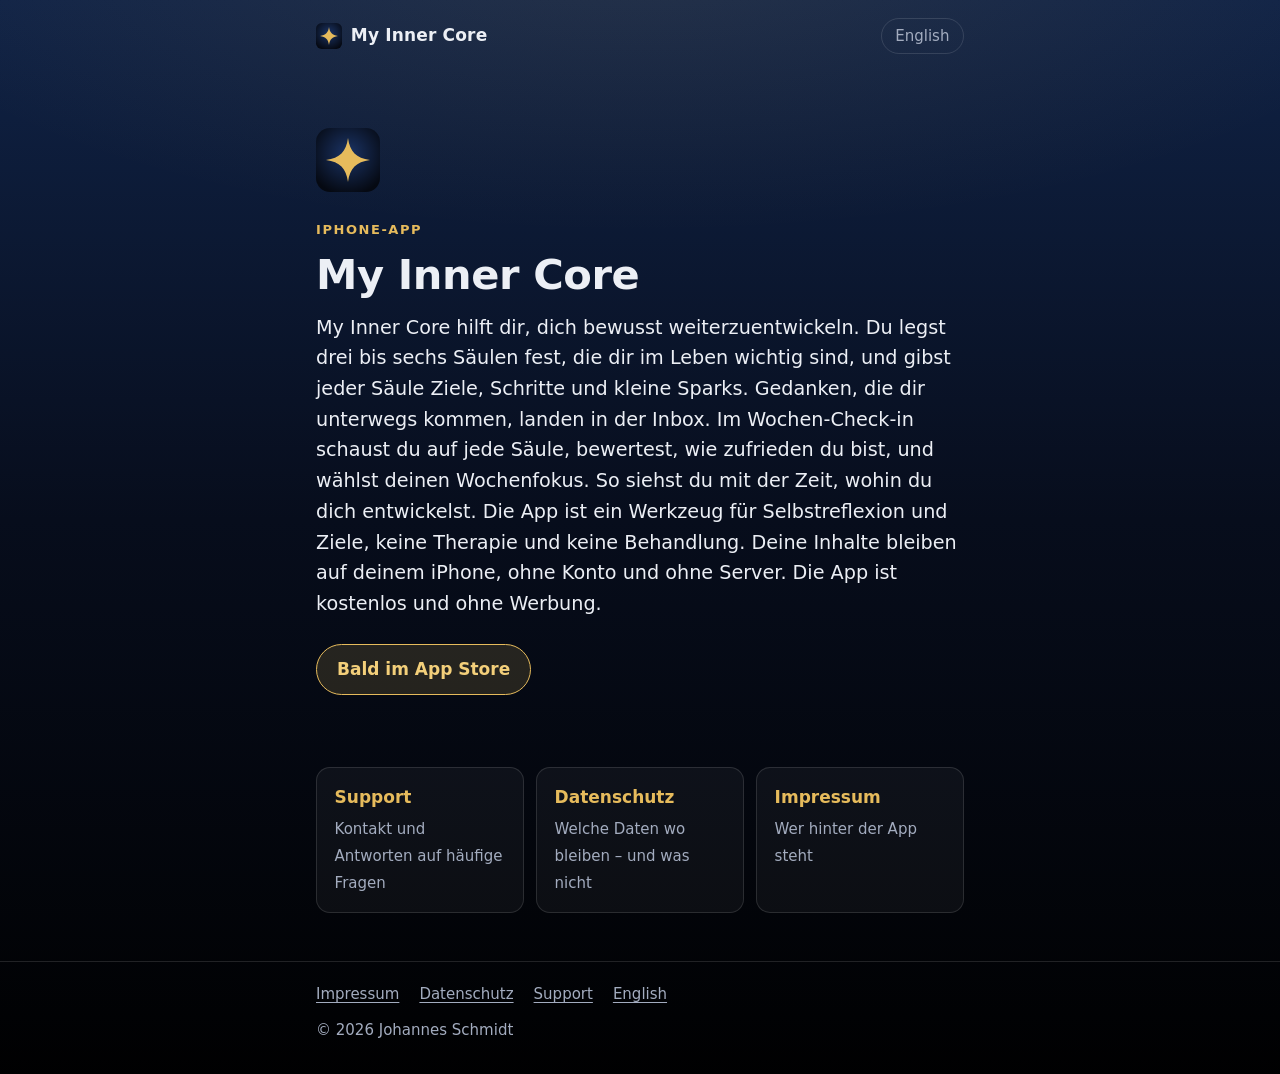
==== de/index.html @ 63dd1798 "First version of the website Start page, privacy policy, imprint and support for the My Inner Core i" ====
<!doctype html>
<html lang="de">
<head>
  <meta charset="utf-8">
  <meta name="viewport" content="width=device-width, initial-scale=1">
  <title>My Inner Core – Selbstreflexion und Ziele für dein iPhone</title>
  <meta name="description" content="My Inner Core ist eine iPhone-App für Selbstreflexion und Ziele: Säulen, Ziele, Schritte, Sparks und ein Wochen-Check-in. Deine Inhalte bleiben auf deinem iPhone.">
  <link rel="alternate" hreflang="de" href="./">
  <link rel="alternate" hreflang="en" href="../en/">
  <link rel="icon" href="../favicon.svg" type="image/svg+xml">
  <link rel="stylesheet" href="../style.css">
</head>
<body>
  <header class="site-header">
    <div class="wrap">
      <a class="brand" href="./"><img src="../favicon.svg" alt="">My Inner Core</a>
      <a class="lang-switch" href="../en/" hreflang="en" lang="en">English</a>
    </div>
  </header>

  <main>
    <div class="wrap">
      <section class="hero">
        <img class="hero-mark" src="../favicon.svg" alt="">
        <p class="eyebrow">iPhone-App</p>
        <h1>My Inner Core</h1>
        <p class="lead">
          My Inner Core hilft dir, dich bewusst weiterzuentwickeln. Du legst drei bis sechs Säulen
          fest, die dir im Leben wichtig sind, und gibst jeder Säule Ziele, Schritte und kleine
          Sparks. Gedanken, die dir unterwegs kommen, landen in der Inbox. Im Wochen-Check-in
          schaust du auf jede Säule, bewertest, wie zufrieden du bist, und wählst deinen
          Wochenfokus. So siehst du mit der Zeit, wohin du dich entwickelst. Die App ist ein
          Werkzeug für Selbstreflexion und Ziele, keine Therapie und keine Behandlung. Deine Inhalte
          bleiben auf deinem iPhone, ohne Konto und ohne Server. Die App ist kostenlos und ohne
          Werbung.
        </p>

        <p class="store-badge" aria-disabled="true">Bald im App Store</p>
      </section>

      <ul class="cards">
        <li><a href="support/"><strong>Support</strong><span>Kontakt und Antworten auf häufige Fragen</span></a></li>
        <li><a href="datenschutz/"><strong>Datenschutz</strong><span>Welche Daten wo bleiben – und was nicht</span></a></li>
        <li><a href="impressum/"><strong>Impressum</strong><span>Wer hinter der App steht</span></a></li>
      </ul>
    </div>
  </main>

  <footer class="site-footer">
    <div class="wrap">
      <ul>
        <li><a href="impressum/">Impressum</a></li>
        <li><a href="datenschutz/">Datenschutz</a></li>
        <li><a href="support/">Support</a></li>
        <li><a href="../en/" hreflang="en" lang="en">English</a></li>
      </ul>
      <p>© 2026 Johannes Schmidt</p>
    </div>
  </footer>
</body>
</html>
---- style.css ----
/* My Inner Core — one shared stylesheet. No external fonts or resources. */

:root {
  color-scheme: dark;
  --bg-top: #102347;
  --bg-mid: #070d1c;
  --bg-bottom: #000;
  --surface: rgba(255, 255, 255, 0.045);
  --line: rgba(255, 255, 255, 0.12);
  --text: #eceff5;
  --muted: #a3acbf;
  --gold: #e6bb5c;
  --gold-strong: #f3cf7a;
  --gold-soft: rgba(230, 187, 92, 0.14);
  --radius: 14px;
  --font: -apple-system, BlinkMacSystemFont, "SF Pro Text", system-ui, "Segoe UI", Roboto,
    "Helvetica Neue", Arial, sans-serif;
}

*,
*::before,
*::after {
  box-sizing: border-box;
}

html {
  background-color: var(--bg-bottom);
  -webkit-text-size-adjust: 100%;
  text-size-adjust: 100%;
}

body {
  margin: 0;
  min-height: 100vh;
  display: flex;
  flex-direction: column;
  background-color: var(--bg-bottom);
  background-image:
    radial-gradient(ellipse 90% 420px at 50% -60px, rgba(230, 187, 92, 0.10), transparent 70%),
    linear-gradient(180deg, var(--bg-top) 0, var(--bg-mid) 520px, var(--bg-bottom) 1100px);
  background-repeat: no-repeat;
  color: var(--text);
  font-family: var(--font);
  font-size: 1.0625rem;
  line-height: 1.6;
  overflow-wrap: break-word;
}

.wrap {
  width: 100%;
  max-width: 44rem;
  margin: 0 auto;
  padding: 0 16px;
}

@media (min-width: 600px) {
  .wrap {
    padding: 0 28px;
  }
}

/* Header */

.site-header .wrap {
  display: flex;
  align-items: center;
  justify-content: space-between;
  gap: 1rem;
  padding-top: 18px;
  padding-bottom: 18px;
}

.brand {
  display: inline-flex;
  align-items: center;
  gap: 0.55rem;
  color: var(--text);
  font-weight: 600;
  letter-spacing: 0.01em;
  text-decoration: none;
}

.brand img {
  width: 26px;
  height: 26px;
}

.lang-switch {
  font-size: 0.9375rem;
  color: var(--muted);
  text-decoration: none;
  border: 1px solid var(--line);
  border-radius: 999px;
  padding: 0.3rem 0.85rem;
  white-space: nowrap;
}

.lang-switch:hover,
.lang-switch:focus-visible {
  color: var(--gold-strong);
  border-color: var(--gold);
}

/* Main content */

main {
  flex: 1;
  padding-top: 1.5rem;
  padding-bottom: 3rem;
}

h1,
h2,
h3 {
  line-height: 1.25;
  letter-spacing: -0.01em;
  font-weight: 650;
}

h1 {
  font-size: clamp(1.9rem, 6vw, 2.6rem);
  margin: 0 0 0.75rem;
}

h2 {
  font-size: 1.35rem;
  margin: 2.5rem 0 0.75rem;
  padding-top: 1.25rem;
  border-top: 1px solid var(--line);
}

h3 {
  font-size: 1.1rem;
  margin: 1.75rem 0 0.5rem;
}

p,
ul,
ol,
dl {
  margin: 0 0 1rem;
}

ul,
ol {
  padding-left: 1.3rem;
}

li {
  margin-bottom: 0.35rem;
}

a {
  color: var(--gold);
  text-underline-offset: 0.18em;
  text-decoration-thickness: 1px;
}

a:hover,
a:focus-visible {
  color: var(--gold-strong);
}

:focus-visible {
  outline: 2px solid var(--gold);
  outline-offset: 3px;
  border-radius: 4px;
}

strong {
  font-weight: 650;
}

.lead {
  font-size: 1.2rem;
  color: var(--text);
}

.muted,
.meta {
  color: var(--muted);
}

.meta {
  font-size: 0.9375rem;
}

.eyebrow {
  color: var(--gold);
  font-size: 0.8125rem;
  font-weight: 600;
  letter-spacing: 0.12em;
  text-transform: uppercase;
  margin: 0 0 0.5rem;
}

.ui {
  white-space: nowrap;
}

/* Start page */

.hero {
  padding: 2rem 0 1rem;
}

.hero-mark {
  width: 64px;
  height: 64px;
  margin-bottom: 1.25rem;
}

.store-badge {
  display: inline-block;
  margin: 0.5rem 0 1.5rem;
  padding: 0.7rem 1.25rem;
  border-radius: 999px;
  border: 1px solid var(--gold);
  background: var(--gold-soft);
  color: var(--gold-strong);
  font-weight: 600;
  text-decoration: none;
}

.cards {
  list-style: none;
  padding: 0;
  margin: 2rem 0 0;
  display: grid;
  gap: 0.75rem;
}

@media (min-width: 600px) {
  .cards {
    grid-template-columns: repeat(3, 1fr);
  }
}

.cards li {
  margin: 0;
}

.cards a {
  display: block;
  height: 100%;
  padding: 1rem 1.1rem;
  border: 1px solid var(--line);
  border-radius: var(--radius);
  background: var(--surface);
  color: var(--text);
  text-decoration: none;
}

.cards a:hover,
.cards a:focus-visible {
  border-color: var(--gold);
}

.cards strong {
  display: block;
  color: var(--gold);
  margin-bottom: 0.2rem;
}

.cards span {
  color: var(--muted);
  font-size: 0.9375rem;
  line-height: 1.45;
}

/* Boxes, lists, FAQ */

.box {
  padding: 1rem 1.15rem;
  border: 1px solid var(--line);
  border-left: 3px solid var(--gold);
  border-radius: var(--radius);
  background: var(--surface);
  margin: 1.25rem 0;
}

.box > :last-child {
  margin-bottom: 0;
}

.toc {
  padding: 1rem 1.15rem;
  border: 1px solid var(--line);
  border-radius: var(--radius);
  background: var(--surface);
  margin: 1.5rem 0;
}

.toc ol {
  margin: 0;
}

.toc li {
  margin-bottom: 0.2rem;
}

.address {
  font-style: normal;
  line-height: 1.7;
}

dl.facts dt {
  color: var(--muted);
  font-size: 0.9375rem;
}

dl.facts dd {
  margin: 0 0 0.85rem;
}

details {
  border: 1px solid var(--line);
  border-radius: var(--radius);
  background: var(--surface);
  margin: 0 0 0.75rem;
}

details[open] {
  border-color: rgba(230, 187, 92, 0.45);
}

summary {
  cursor: pointer;
  padding: 0.9rem 1.15rem;
  font-weight: 600;
  list-style: none;
  position: relative;
  padding-right: 2.6rem;
}

summary::-webkit-details-marker {
  display: none;
}

summary::after {
  content: "+";
  position: absolute;
  right: 1.1rem;
  top: 0.75rem;
  color: var(--gold);
  font-size: 1.25rem;
  font-weight: 400;
}

details[open] summary::after {
  content: "\2212";
}

details > :not(summary) {
  margin-left: 1.15rem;
  margin-right: 1.15rem;
}

details > :last-child {
  margin-bottom: 1rem;
}

/* Footer */

.site-footer {
  border-top: 1px solid var(--line);
  color: var(--muted);
  font-size: 0.9375rem;
}

.site-footer .wrap {
  padding-top: 1.25rem;
  padding-bottom: 2rem;
}

.site-footer ul {
  list-style: none;
  padding: 0;
  margin: 0 0 0.75rem;
  display: flex;
  flex-wrap: wrap;
  gap: 0.4rem 1.25rem;
}

.site-footer li {
  margin: 0;
}

.site-footer a {
  color: var(--muted);
}

.site-footer a:hover,
.site-footer a:focus-visible {
  color: var(--gold-strong);
}

.site-footer p {
  margin: 0;
}

/* Language chooser (root page) */

.chooser {
  display: grid;
  gap: 0.75rem;
  margin-top: 2rem;
}

@media (min-width: 600px) {
  .chooser {
    grid-template-columns: 1fr 1fr;
  }
}

.chooser a {
  display: block;
  padding: 1.1rem 1.25rem;
  border: 1px solid var(--line);
  border-radius: var(--radius);
  background: var(--surface);
  color: var(--text);
  text-decoration: none;
  font-size: 1.15rem;
  font-weight: 600;
}

.chooser a span {
  display: block;
  color: var(--muted);
  font-size: 0.9375rem;
  font-weight: 400;
}

.chooser a:hover,
.chooser a:focus-visible {
  border-color: var(--gold);
}

@media print {
  body {
    background: #fff;
    color: #000;
  }
  a {
    color: #000;
  }
  .lang-switch,
  .site-footer {
    display: none;
  }
}
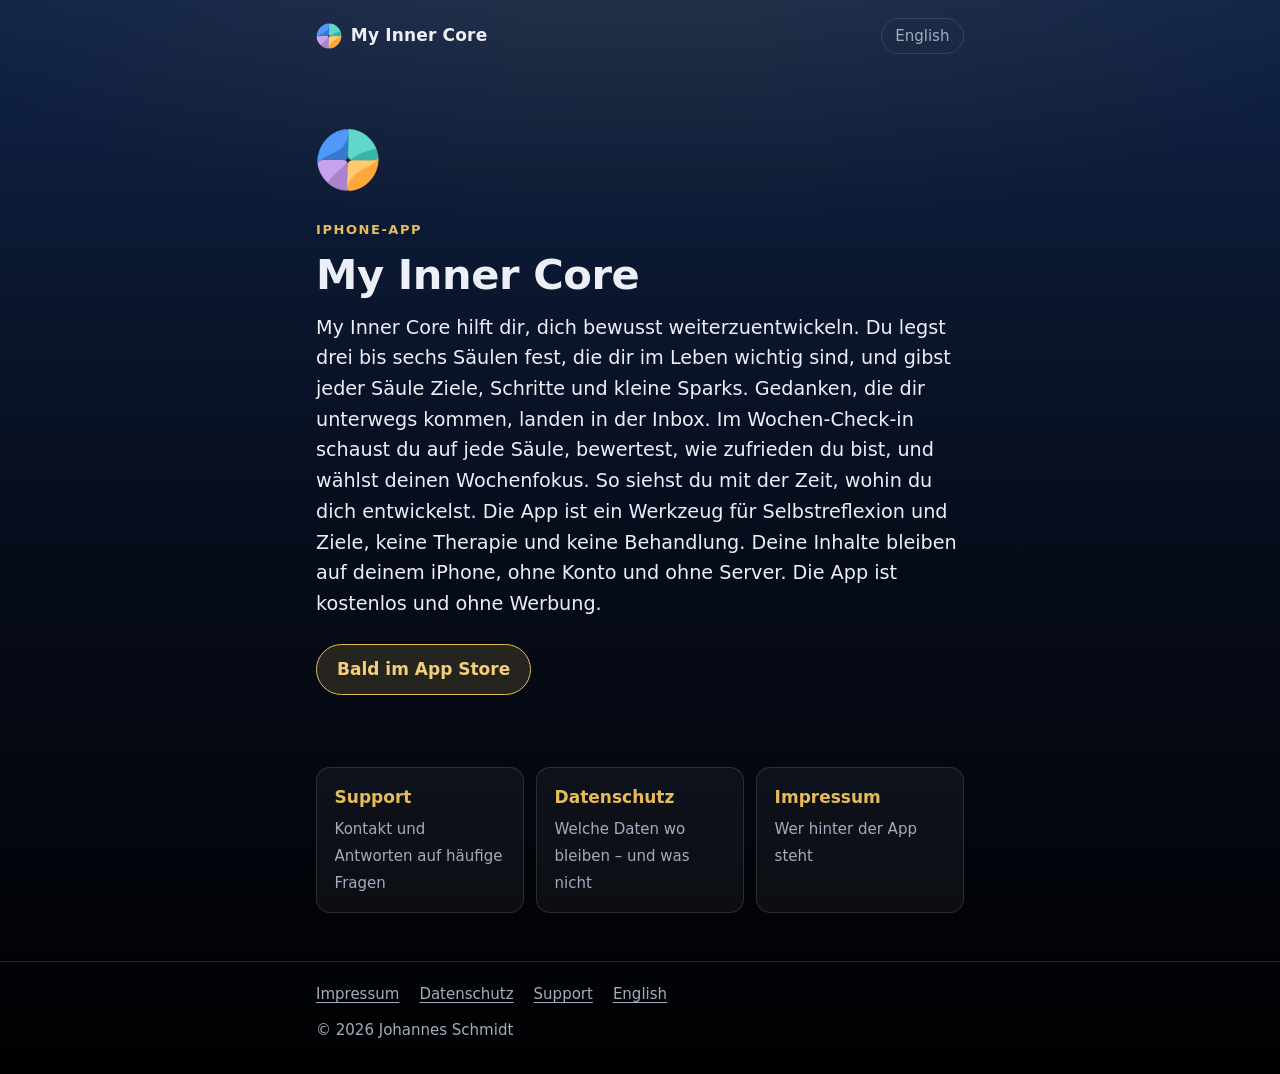
==== commit 44ab4df9: "Use the Soft Fold mark Co-Authored-By: Claude Opus 5.5 <noreply@anthropic.com>" ====
--- a/de/index.html
+++ b/de/index.html
@@ -7,13 +7,13 @@
   <meta name="description" content="My Inner Core ist eine iPhone-App für Selbstreflexion und Ziele: Säulen, Ziele, Schritte, Sparks und ein Wochen-Check-in. Deine Inhalte bleiben auf deinem iPhone.">
   <link rel="alternate" hreflang="de" href="./">
   <link rel="alternate" hreflang="en" href="../en/">
-  <link rel="icon" href="../favicon.svg" type="image/svg+xml">
+  <link rel="icon" href="../folded-core.png" type="image/png">
   <link rel="stylesheet" href="../style.css">
 </head>
 <body>
   <header class="site-header">
     <div class="wrap">
-      <a class="brand" href="./"><img src="../favicon.svg" alt="">My Inner Core</a>
+      <a class="brand" href="./"><img src="../folded-core.png" alt="">My Inner Core</a>
       <a class="lang-switch" href="../en/" hreflang="en" lang="en">English</a>
     </div>
   </header>
@@ -21,7 +21,7 @@
   <main>
     <div class="wrap">
       <section class="hero">
-        <img class="hero-mark" src="../favicon.svg" alt="">
+        <img class="hero-mark" src="../folded-core.png" alt="">
         <p class="eyebrow">iPhone-App</p>
         <h1>My Inner Core</h1>
         <p class="lead">
